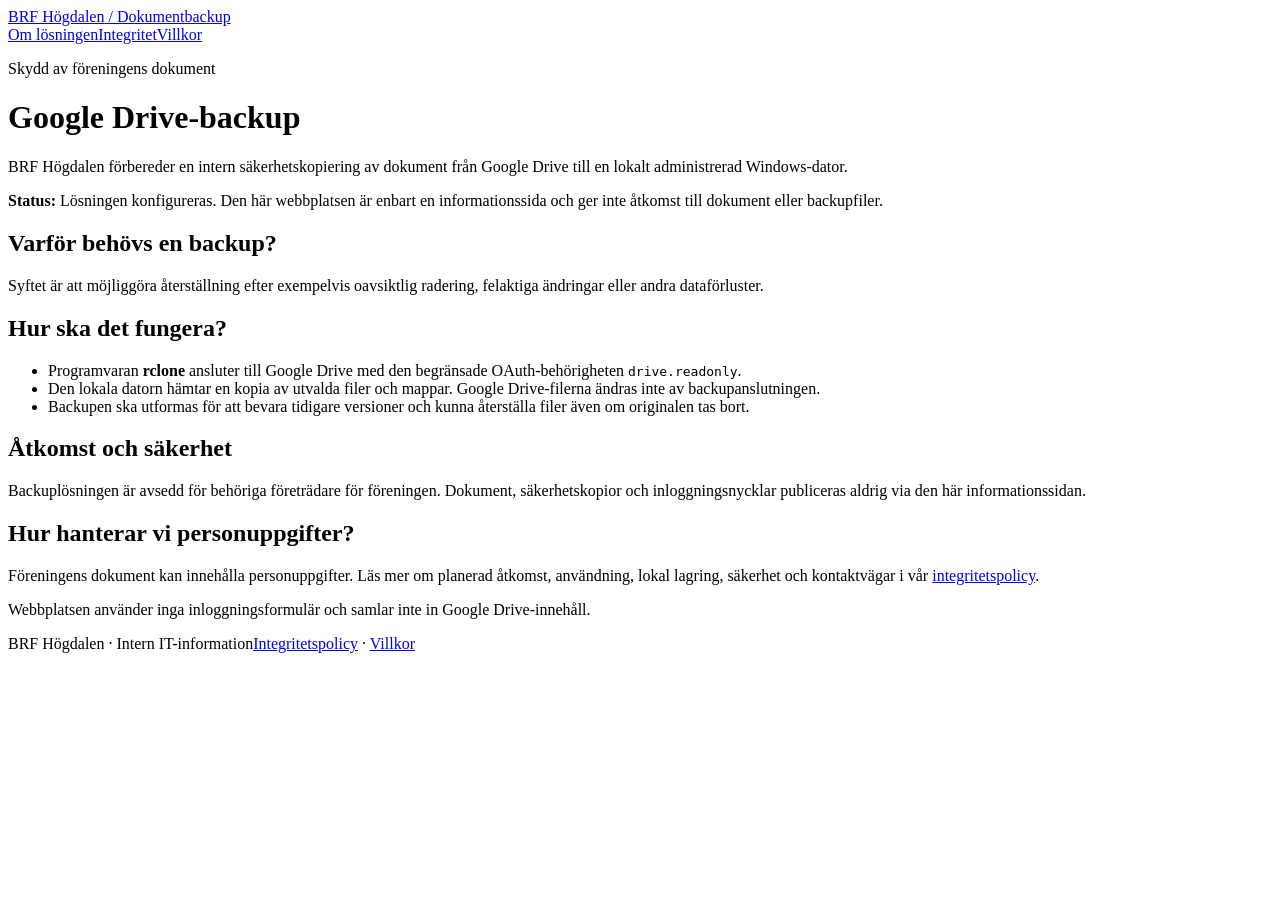
==== index.html @ 64c2ed44 "Add index.html for BRF Högdalen backup site" ====
<!doctype html><html lang="sv"><head><meta charset="utf-8"><meta name="viewport" content="width=device-width,initial-scale=1"><meta name="theme-color" content="#16354e"><meta name="description" content="Information om BRF Högdalens planerade interna säkerhetskopiering från Google Drive till lokal disk."><title>Google Drive-backup – BRF Högdalen</title><link rel="stylesheet" href="/style.css"></head><body><header><div class="wrap bar"><a class="brand" href="/">BRF Högdalen<span> / Dokumentbackup</span></a><nav aria-label="Huvudmeny"><a href="/">Om lösningen</a><a href="/privacy.html">Integritet</a><a href="/terms.html">Villkor</a></nav></div></header><main class="wrap">
<p class="eyebrow">Skydd av föreningens dokument</p><h1>Google Drive-backup</h1>
<p class="lead">BRF Högdalen förbereder en intern säkerhetskopiering av dokument från Google Drive till en lokalt administrerad Windows-dator.</p>
<div class="note"><strong>Status:</strong> Lösningen konfigureras. Den här webbplatsen är enbart en informationssida och ger inte åtkomst till dokument eller backupfiler.</div>
<section class="card"><h2>Varför behövs en backup?</h2>
<p>Syftet är att möjliggöra återställning efter exempelvis oavsiktlig radering, felaktiga ändringar eller andra dataförluster.</p>
<h2>Hur ska det fungera?</h2>
<ul>
<li>Programvaran <strong>rclone</strong> ansluter till Google Drive med den begränsade OAuth-behörigheten <code>drive.readonly</code>.</li>
<li>Den lokala datorn hämtar en kopia av utvalda filer och mappar. Google Drive-filerna ändras inte av backupanslutningen.</li>
<li>Backupen ska utformas för att bevara tidigare versioner och kunna återställa filer även om originalen tas bort.</li>
</ul>
<h2>Åtkomst och säkerhet</h2>
<p>Backuplösningen är avsedd för behöriga företrädare för föreningen. Dokument, säkerhetskopior och inloggningsnycklar publiceras aldrig via den här informationssidan.</p></section>
<section class="card"><h2>Hur hanterar vi personuppgifter?</h2>
<p>Föreningens dokument kan innehålla personuppgifter. Läs mer om planerad åtkomst, användning, lokal lagring, säkerhet och kontaktvägar i vår <a href="/privacy.html">integritetspolicy</a>.</p>
<p>Webbplatsen använder inga inloggningsformulär och samlar inte in Google Drive-innehåll.</p></section>
</main><footer><div class="wrap"><span>BRF Högdalen · Intern IT-information</span><span><a href="/privacy.html">Integritetspolicy</a> · <a href="/terms.html">Villkor</a></span></div></footer></body></html>
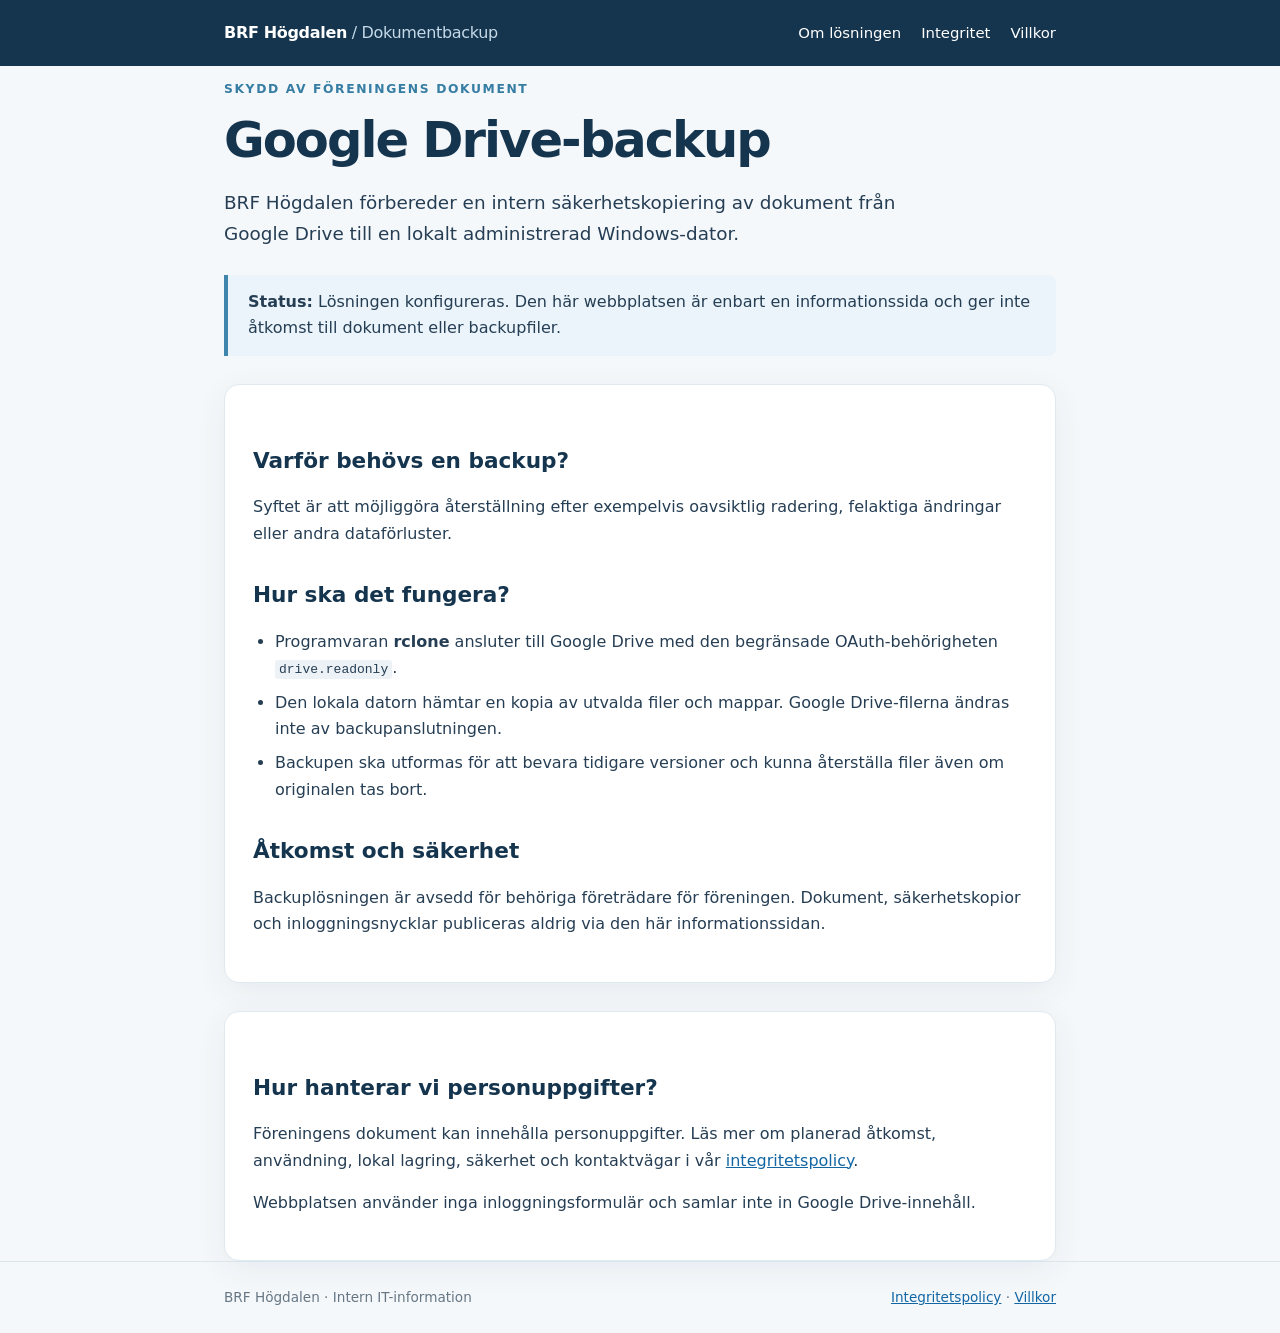
==== commit d375defb: "Make index.html links work on GitHub Pages and custom domain" ====
--- a/index.html
+++ b/index.html
@@ -1,4 +1,4 @@
-<!doctype html><html lang="sv"><head><meta charset="utf-8"><meta name="viewport" content="width=device-width,initial-scale=1"><meta name="theme-color" content="#16354e"><meta name="description" content="Information om BRF Högdalens planerade interna säkerhetskopiering från Google Drive till lokal disk."><title>Google Drive-backup – BRF Högdalen</title><link rel="stylesheet" href="/style.css"></head><body><header><div class="wrap bar"><a class="brand" href="/">BRF Högdalen<span> / Dokumentbackup</span></a><nav aria-label="Huvudmeny"><a href="/">Om lösningen</a><a href="/privacy.html">Integritet</a><a href="/terms.html">Villkor</a></nav></div></header><main class="wrap">
+<!doctype html><html lang="sv"><head><meta charset="utf-8"><meta name="viewport" content="width=device-width,initial-scale=1"><meta name="theme-color" content="#16354e"><meta name="description" content="Information om BRF Högdalens planerade interna säkerhetskopiering från Google Drive till lokal disk."><title>Google Drive-backup – BRF Högdalen</title><link rel="stylesheet" href="style.css"></head><body><header><div class="wrap bar"><a class="brand" href="./">BRF Högdalen<span> / Dokumentbackup</span></a><nav aria-label="Huvudmeny"><a href="./">Om lösningen</a><a href="privacy.html">Integritet</a><a href="terms.html">Villkor</a></nav></div></header><main class="wrap">
 <p class="eyebrow">Skydd av föreningens dokument</p><h1>Google Drive-backup</h1>
 <p class="lead">BRF Högdalen förbereder en intern säkerhetskopiering av dokument från Google Drive till en lokalt administrerad Windows-dator.</p>
 <div class="note"><strong>Status:</strong> Lösningen konfigureras. Den här webbplatsen är enbart en informationssida och ger inte åtkomst till dokument eller backupfiler.</div>
@@ -13,6 +13,6 @@
 <h2>Åtkomst och säkerhet</h2>
 <p>Backuplösningen är avsedd för behöriga företrädare för föreningen. Dokument, säkerhetskopior och inloggningsnycklar publiceras aldrig via den här informationssidan.</p></section>
 <section class="card"><h2>Hur hanterar vi personuppgifter?</h2>
-<p>Föreningens dokument kan innehålla personuppgifter. Läs mer om planerad åtkomst, användning, lokal lagring, säkerhet och kontaktvägar i vår <a href="/privacy.html">integritetspolicy</a>.</p>
+<p>Föreningens dokument kan innehålla personuppgifter. Läs mer om planerad åtkomst, användning, lokal lagring, säkerhet och kontaktvägar i vår <a href="privacy.html">integritetspolicy</a>.</p>
 <p>Webbplatsen använder inga inloggningsformulär och samlar inte in Google Drive-innehåll.</p></section>
-</main><footer><div class="wrap"><span>BRF Högdalen · Intern IT-information</span><span><a href="/privacy.html">Integritetspolicy</a> · <a href="/terms.html">Villkor</a></span></div></footer></body></html>+</main><footer><div class="wrap"><span>BRF Högdalen · Intern IT-information</span><span><a href="privacy.html">Integritetspolicy</a> · <a href="terms.html">Villkor</a></span></div></footer></body></html>
--- a/style.css
+++ b/style.css
@@ -0,0 +1 @@
+:root{font-family:system-ui,-apple-system,"Segoe UI",sans-serif;line-height:1.65;color:#263e54;background:#f5f8fb}*{box-sizing:border-box}body{margin:0}a{color:#1366a4}a:hover{text-decoration:underline}.wrap{max-width:880px;margin:auto;padding:0 24px}header{background:#15354f;color:white}.bar{display:flex;align-items:center;justify-content:space-between;gap:12px;flex-wrap:wrap;padding-top:20px;padding-bottom:20px}header a{color:white;text-decoration:none}.brand{font-weight:750;letter-spacing:-.02em}.brand span{font-weight:400;color:#c5d9e7}nav{display:flex;flex-wrap:wrap;gap:20px;font-size:.93rem}main{padding-top:58px;padding-bottom:70px}.eyebrow{text-transform:uppercase;letter-spacing:.13em;color:#367da4;font-size:.77rem;font-weight:750}h1{font-size:clamp(2.1rem,5vw,3.1rem);letter-spacing:-.04em;line-height:1.18;color:#15354f;margin:10px 0 18px}h2{color:#15354f;font-size:1.35rem;margin:30px 0 10px}h3{color:#15354f;margin:18px 0 8px}.lead{font-size:1.15rem;max-width:690px}.card{background:#fff;border:1px solid #dfe9f0;border-radius:15px;box-shadow:0 8px 32px #142f4710;padding:28px;margin-top:28px}.small{font-size:.9rem;color:#596a77}.note{background:#eaf4fa;border-left:4px solid #4086ac;border-radius:0 7px 7px 0;padding:14px 20px;margin:26px 0}ul{padding-left:22px}li{margin:8px 0}footer{border-top:1px solid #dae5ec;padding:24px 0;color:#667784;font-size:.85rem}footer .wrap{display:flex;gap:18px;justify-content:space-between;flex-wrap:wrap}code{background:#edf2f6;padding:2px 4px;border-radius:3px;overflow-wrap:anywhere}@media(max-width:600px){main{padding-top:35px;padding-bottom:45px}.card{padding:20px}.brand{font-size:.98rem}.brand span{display:block}nav{gap:14px}}
